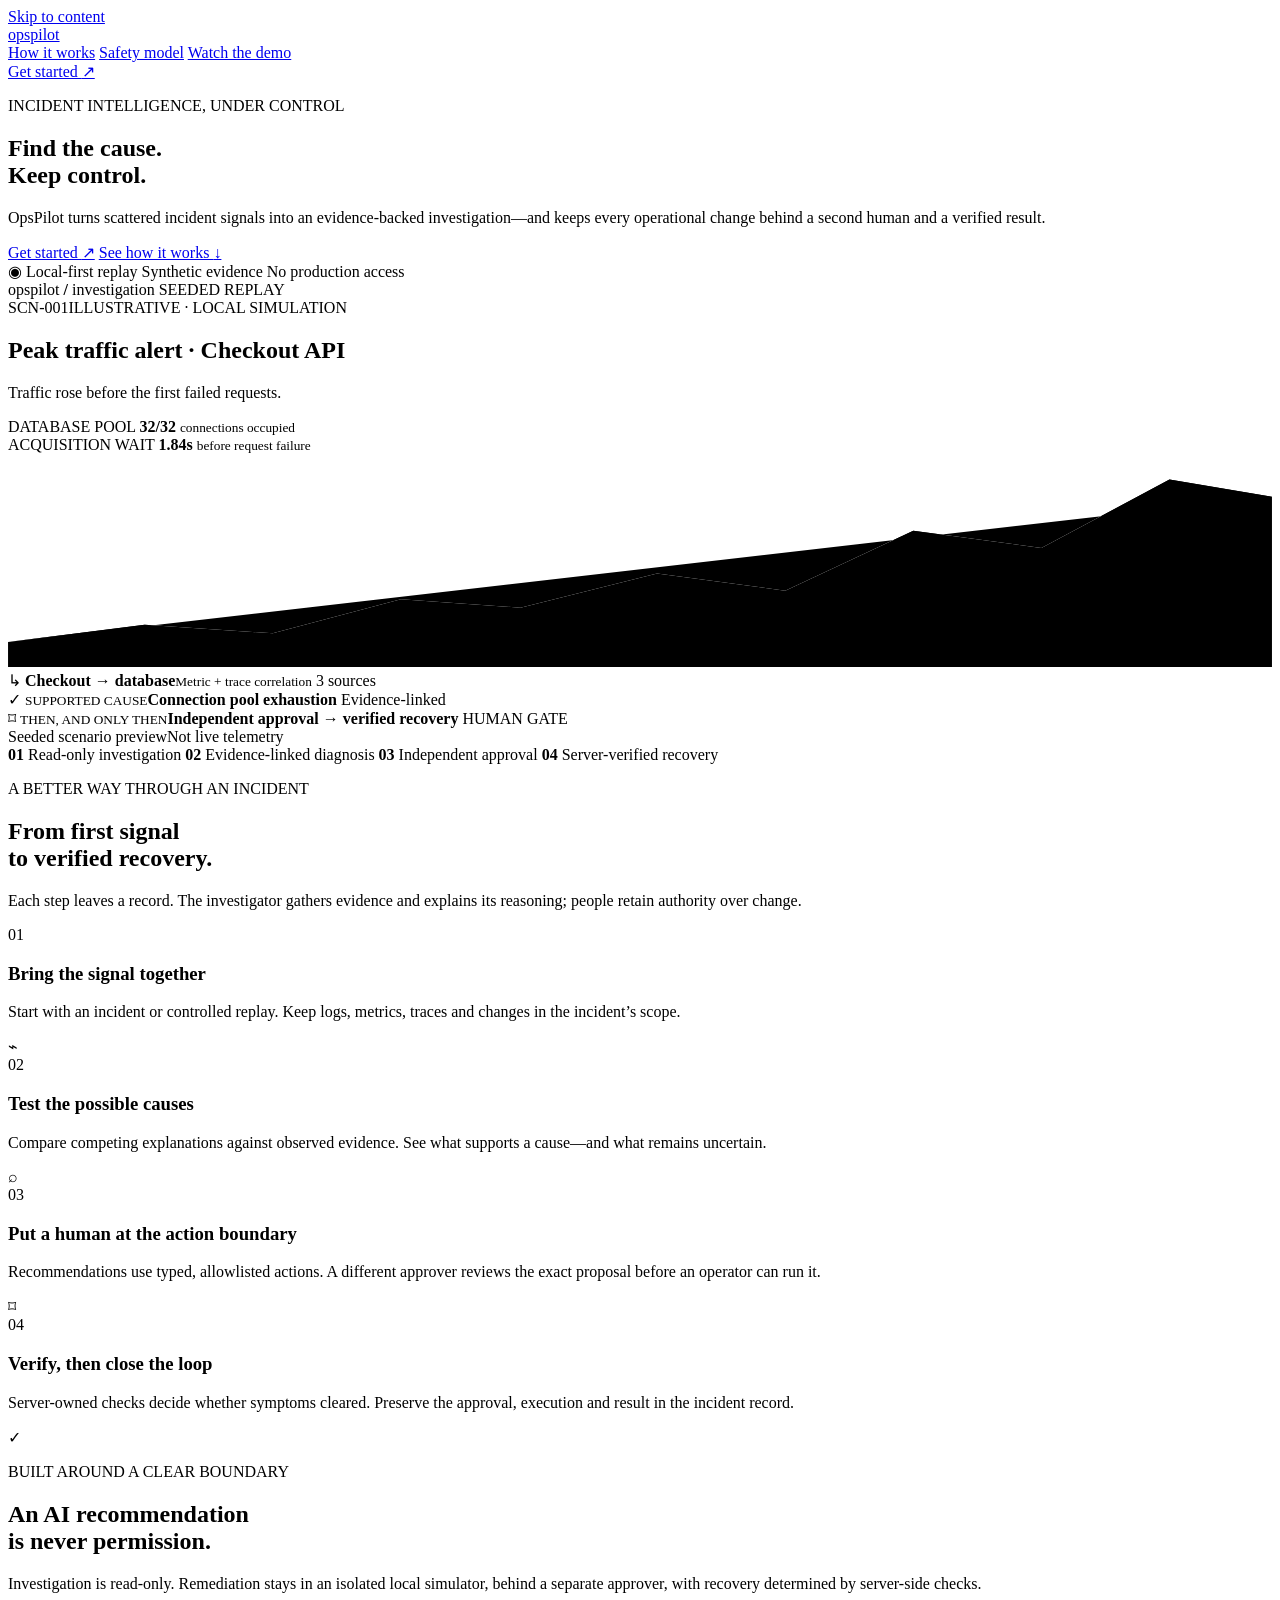
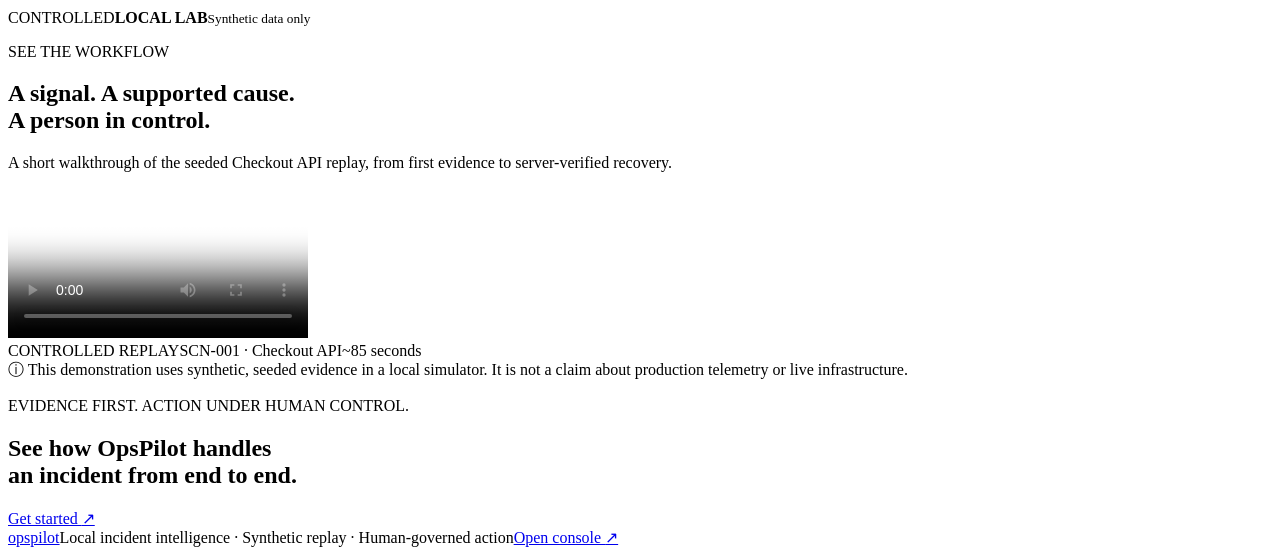
==== web/intro.html @ 3dbda14a "Snapshot OpsPilot before engineering audit" ====
<!doctype html>
<html lang="en">
<head>
  <meta charset="utf-8">
  <meta name="viewport" content="width=device-width, initial-scale=1">
  <meta name="theme-color" content="#f6f8f6">
  <meta name="description" content="OpsPilot investigates incidents with scoped operational evidence and keeps every remediation behind independent human approval and server verification.">
  <title>OpsPilot — Find the cause. Keep control.</title>
  <link rel="icon" href="/favicon.svg" type="image/svg+xml">
  <link rel="stylesheet" href="/intro.css">
</head>
<body>
  <a class="skip-link" href="#main">Skip to content</a>
  <header class="site-header">
    <a class="brand" href="/" aria-label="OpsPilot introduction">
      <span class="brand-mark" aria-hidden="true"><span></span><span></span><span></span></span>
      <span>opspilot</span>
    </a>
    <nav class="site-nav" aria-label="Introduction">
      <a href="#workflow">How it works</a>
      <a href="#safety">Safety model</a>
      <a href="#demo">Watch the demo</a>
    </nav>
    <a class="button button-small" href="/console">Get started <span aria-hidden="true">↗</span></a>
  </header>

  <main id="main">
    <section class="hero wrap" aria-labelledby="hero-title">
      <div class="hero-copy">
        <p class="eyebrow"><span class="eyebrow-mark" aria-hidden="true"></span> INCIDENT INTELLIGENCE, UNDER CONTROL</p>
        <h1 id="hero-title">Find the cause.<br><span>Keep control.</span></h1>
        <p class="hero-lede">OpsPilot turns scattered incident signals into an evidence-backed investigation—and keeps every operational change behind a second human and a verified result.</p>
        <div class="hero-actions">
          <a class="button" href="/console">Get started <span aria-hidden="true">↗</span></a>
          <a class="button-quiet" href="#workflow">See how it works <span aria-hidden="true">↓</span></a>
        </div>
        <div class="hero-boundary"><span aria-hidden="true">◉</span> Local-first replay <i></i> Synthetic evidence <i></i> No production access</div>
      </div>

      <aside class="incident-preview" aria-label="Illustrative preview of a seeded local incident">
        <div class="preview-chrome">
          <span class="preview-lights" aria-hidden="true"><i></i><i></i><i></i></span>
          <span class="preview-route">opspilot <b>/</b> investigation</span>
          <span class="preview-mode"><i aria-hidden="true"></i> SEEDED REPLAY</span>
        </div>
        <div class="preview-body">
          <div class="preview-kicker"><span>SCN-001</span><span>ILLUSTRATIVE · LOCAL SIMULATION</span></div>
          <h2>Peak traffic alert <span>· Checkout API</span></h2>
          <p class="preview-summary">Traffic rose before the first failed requests.</p>

          <div class="signal-grid" aria-label="Seeded case evidence: all 32 database connections were occupied, with an acquisition wait of 1.84 seconds">
            <div class="signal-card">
              <span class="signal-label">DATABASE POOL</span>
              <strong>32<span>/32</span></strong>
              <small>connections occupied</small>
              <div class="signal-meter" aria-hidden="true"><i></i></div>
            </div>
            <div class="signal-card signal-wait">
              <span class="signal-label">ACQUISITION WAIT</span>
              <strong>1.84<span>s</span></strong>
              <small>before request failure</small>
              <svg class="signal-chart" viewBox="0 0 148 25" role="img" aria-label="Illustrative rising latency trace">
                <path class="chart-fill" d="M0 22 16 20 31 21 46 17 60 18 76 14 91 16 106 9 121 11 136 3 148 5V25H0Z"/>
                <path class="chart-line" d="m0 22 16-2 15 1 15-4 14 1 16-4 15 2 15-7 15 2 15-8 12 2"/>
              </svg>
            </div>
          </div>

          <div class="evidence-row">
            <span class="evidence-icon" aria-hidden="true">↳</span>
            <span><strong>Checkout → database</strong><small>Metric + trace correlation</small></span>
            <span class="evidence-count">3 sources</span>
          </div>
          <div class="cause-row">
            <span class="cause-check" aria-hidden="true">✓</span>
            <span><small>SUPPORTED CAUSE</small><strong>Connection pool exhaustion</strong></span>
            <span class="cause-score">Evidence-linked</span>
          </div>
          <div class="approval-row">
            <span class="approval-lock" aria-hidden="true">⌑</span>
            <span><small>THEN, AND ONLY THEN</small><strong>Independent approval → verified recovery</strong></span>
            <span class="approval-state">HUMAN GATE</span>
          </div>
        </div>
        <div class="preview-foot"><span>Seeded scenario preview</span><span>Not live telemetry</span></div>
      </aside>
    </section>

    <section class="trust-strip" aria-label="OpsPilot operating principles">
      <div class="wrap trust-items">
        <span><b aria-hidden="true">01</b> Read-only investigation</span>
        <span><b aria-hidden="true">02</b> Evidence-linked diagnosis</span>
        <span><b aria-hidden="true">03</b> Independent approval</span>
        <span><b aria-hidden="true">04</b> Server-verified recovery</span>
      </div>
    </section>

    <section class="workflow-section wrap" id="workflow" aria-labelledby="workflow-title">
      <div class="section-intro">
        <p class="eyebrow">A BETTER WAY THROUGH AN INCIDENT</p>
        <h2 id="workflow-title">From first signal<br>to verified recovery.</h2>
        <p>Each step leaves a record. The investigator gathers evidence and explains its reasoning; people retain authority over change.</p>
      </div>
      <div class="workflow-list">
        <article class="workflow-step">
          <span class="step-index">01</span><div><h3>Bring the signal together</h3><p>Start with an incident or controlled replay. Keep logs, metrics, traces and changes in the incident’s scope.</p></div><span class="step-symbol" aria-hidden="true">⌁</span>
        </article>
        <article class="workflow-step">
          <span class="step-index">02</span><div><h3>Test the possible causes</h3><p>Compare competing explanations against observed evidence. See what supports a cause—and what remains uncertain.</p></div><span class="step-symbol" aria-hidden="true">⌕</span>
        </article>
        <article class="workflow-step workflow-gated">
          <span class="step-index">03</span><div><h3>Put a human at the action boundary</h3><p>Recommendations use typed, allowlisted actions. A different approver reviews the exact proposal before an operator can run it.</p></div><span class="step-symbol" aria-hidden="true">⌑</span>
        </article>
        <article class="workflow-step">
          <span class="step-index">04</span><div><h3>Verify, then close the loop</h3><p>Server-owned checks decide whether symptoms cleared. Preserve the approval, execution and result in the incident record.</p></div><span class="step-symbol" aria-hidden="true">✓</span>
        </article>
      </div>
    </section>

    <section class="safety-band" id="safety" aria-labelledby="safety-title">
      <div class="wrap safety-content">
        <div class="safety-mark" aria-hidden="true"><span></span><span></span></div>
        <div><p class="eyebrow">BUILT AROUND A CLEAR BOUNDARY</p><h2 id="safety-title">An AI recommendation<br>is never permission.</h2><p>Investigation is read-only. Remediation stays in an isolated local simulator, behind a separate approver, with recovery determined by server-side checks.</p></div>
        <div class="safety-stamp"><span>CONTROLLED</span><strong>LOCAL LAB</strong><small>Synthetic data only</small></div>
      </div>
    </section>

    <section class="demo-section wrap" id="demo" aria-labelledby="demo-title">
      <div class="demo-heading"><div><p class="eyebrow">SEE THE WORKFLOW</p><h2 id="demo-title">A signal. A supported cause.<br>A person in control.</h2></div><p>A short walkthrough of the seeded Checkout API replay, from first evidence to server-verified recovery.</p></div>
      <div class="video-frame">
        <video controls preload="metadata" poster="/demo-poster.svg" aria-label="OpsPilot product walkthrough with captions">
          <source src="/demo.webm" type="video/webm">
          <track kind="captions" src="/demo-captions.vtt" srclang="en" label="English" default>
          Your browser does not support WebM playback. <a href="/demo.webm">Download the OpsPilot demo video</a>.
        </video>
        <div class="video-caption"><span><i aria-hidden="true"></i> CONTROLLED REPLAY</span><span>SCN-001 · Checkout API</span><span>~85 seconds</span></div>
      </div>
      <div class="demo-note"><span aria-hidden="true">ⓘ</span> This demonstration uses synthetic, seeded evidence in a local simulator. It is not a claim about production telemetry or live infrastructure.</div>
    </section>

    <section class="closing wrap" aria-labelledby="closing-title">
      <p class="eyebrow">EVIDENCE FIRST. ACTION UNDER HUMAN CONTROL.</p>
      <h2 id="closing-title">See how OpsPilot handles<br>an incident from end to end.</h2>
      <a class="button" href="/console">Get started <span aria-hidden="true">↗</span></a>
    </section>
  </main>

  <footer class="site-footer"><div class="wrap footer-content"><a class="brand brand-footer" href="/" aria-label="OpsPilot home"><span class="brand-mark" aria-hidden="true"><span></span><span></span><span></span></span><span>opspilot</span></a><span>Local incident intelligence · Synthetic replay · Human-governed action</span><a href="/console">Open console <span aria-hidden="true">↗</span></a></div></footer>
</body>
</html>
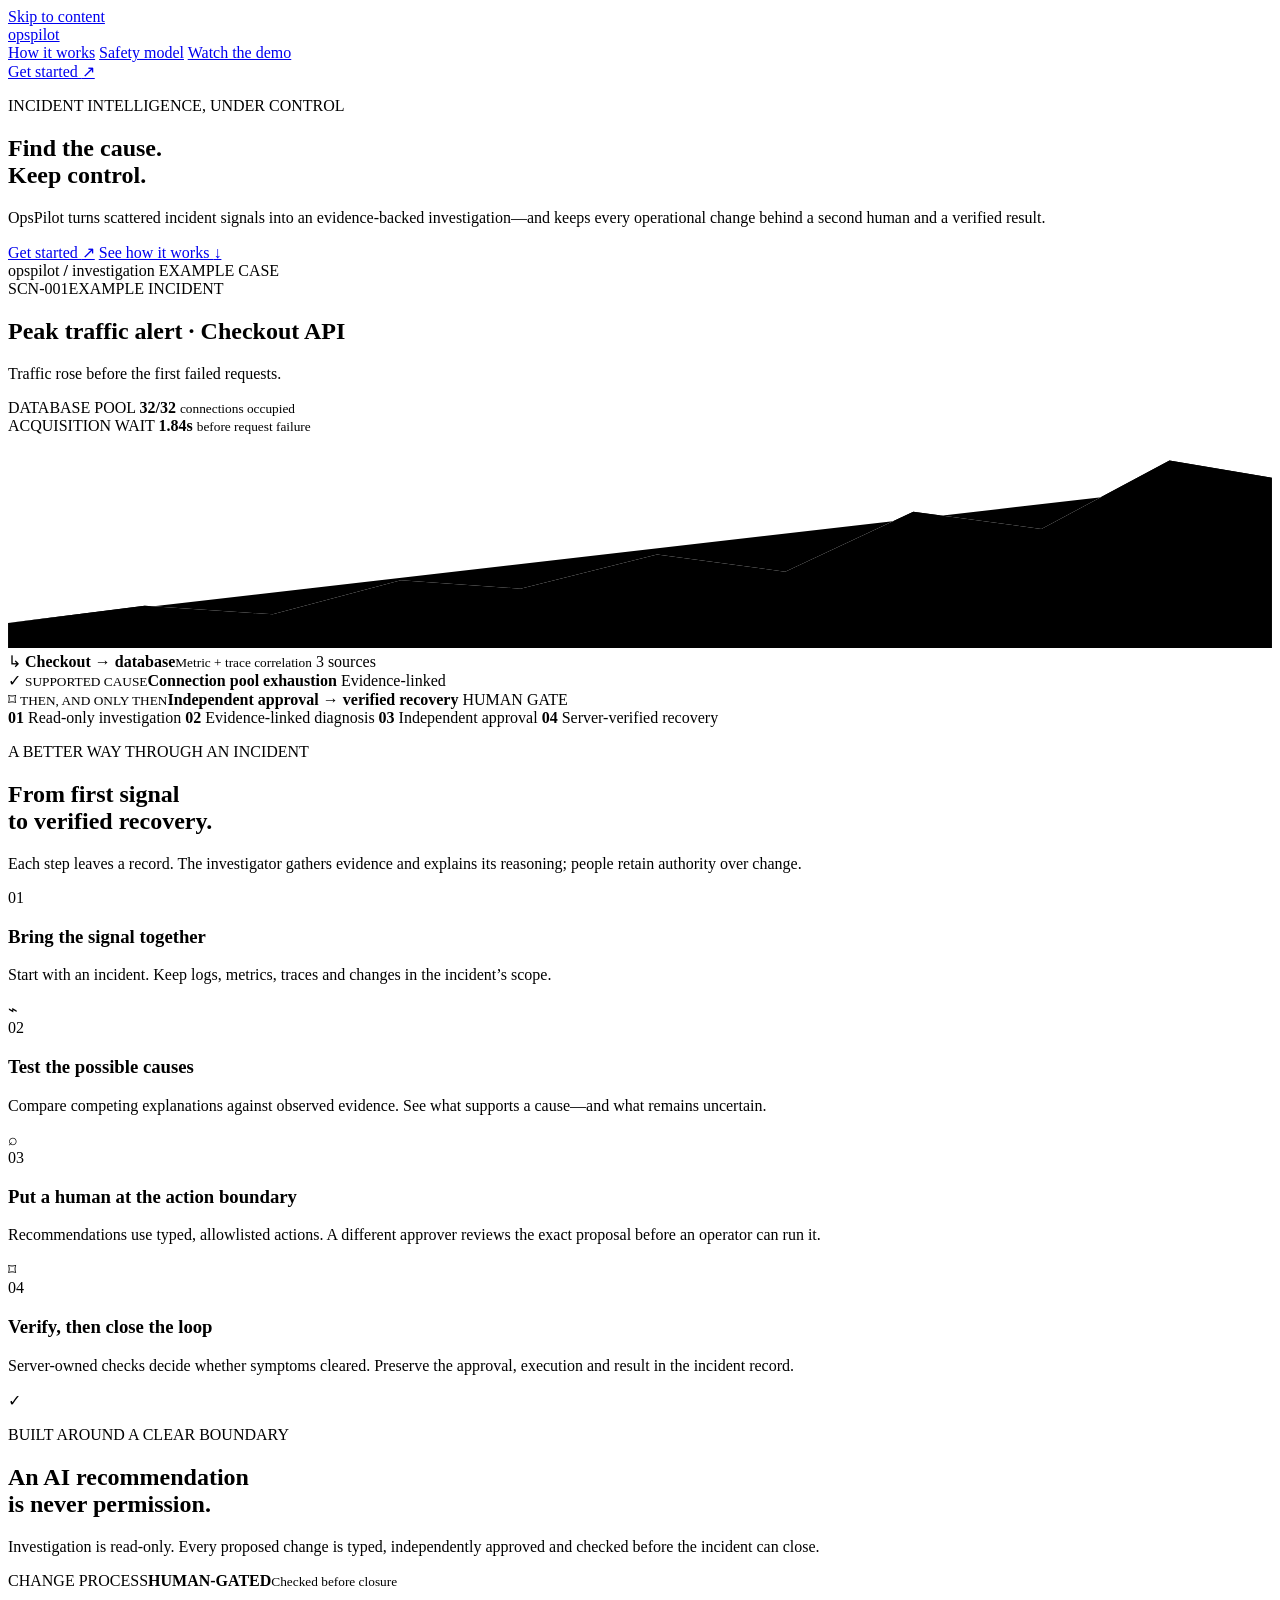
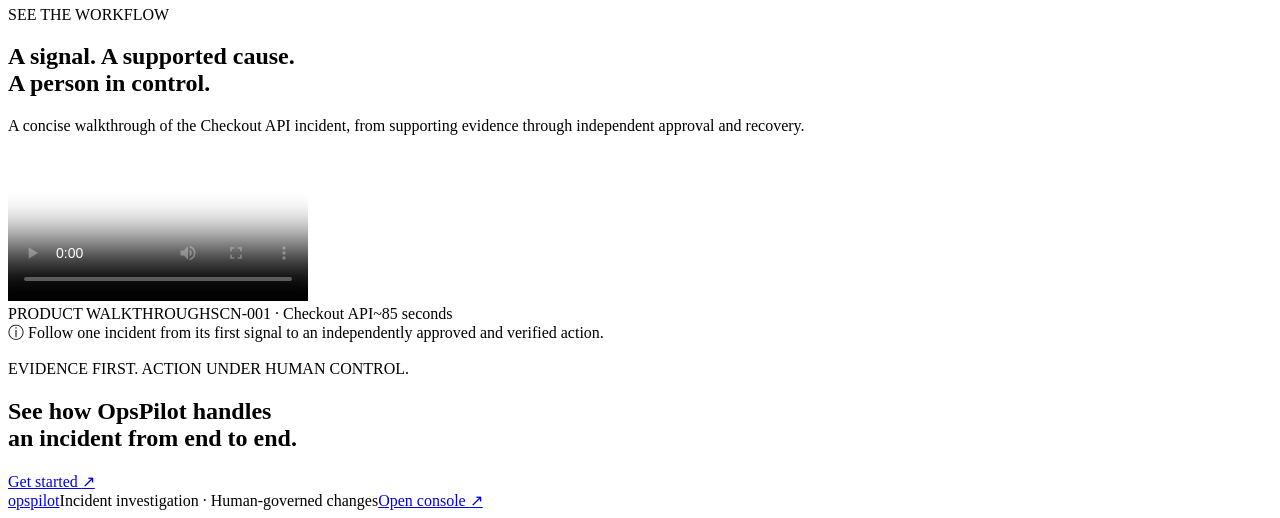
==== commit 03b39eb1: "Prepare OpsPilot for public release" ====
--- a/web/intro.html
+++ b/web/intro.html
@@ -34,21 +34,20 @@
           <a class="button" href="/console">Get started <span aria-hidden="true">↗</span></a>
           <a class="button-quiet" href="#workflow">See how it works <span aria-hidden="true">↓</span></a>
         </div>
-        <div class="hero-boundary"><span aria-hidden="true">◉</span> Local-first replay <i></i> Synthetic evidence <i></i> No production access</div>
       </div>
 
-      <aside class="incident-preview" aria-label="Illustrative preview of a seeded local incident">
+      <aside class="incident-preview" aria-label="Example incident preview">
         <div class="preview-chrome">
           <span class="preview-lights" aria-hidden="true"><i></i><i></i><i></i></span>
           <span class="preview-route">opspilot <b>/</b> investigation</span>
-          <span class="preview-mode"><i aria-hidden="true"></i> SEEDED REPLAY</span>
+          <span class="preview-mode"><i aria-hidden="true"></i> EXAMPLE CASE</span>
         </div>
         <div class="preview-body">
-          <div class="preview-kicker"><span>SCN-001</span><span>ILLUSTRATIVE · LOCAL SIMULATION</span></div>
+          <div class="preview-kicker"><span>SCN-001</span><span>EXAMPLE INCIDENT</span></div>
           <h2>Peak traffic alert <span>· Checkout API</span></h2>
           <p class="preview-summary">Traffic rose before the first failed requests.</p>
 
-          <div class="signal-grid" aria-label="Seeded case evidence: all 32 database connections were occupied, with an acquisition wait of 1.84 seconds">
+          <div class="signal-grid" aria-label="Example incident evidence: all 32 database connections were occupied, with an acquisition wait of 1.84 seconds">
             <div class="signal-card">
               <span class="signal-label">DATABASE POOL</span>
               <strong>32<span>/32</span></strong>
@@ -82,7 +81,6 @@
             <span class="approval-state">HUMAN GATE</span>
           </div>
         </div>
-        <div class="preview-foot"><span>Seeded scenario preview</span><span>Not live telemetry</span></div>
       </aside>
     </section>
 
@@ -103,7 +101,7 @@
       </div>
       <div class="workflow-list">
         <article class="workflow-step">
-          <span class="step-index">01</span><div><h3>Bring the signal together</h3><p>Start with an incident or controlled replay. Keep logs, metrics, traces and changes in the incident’s scope.</p></div><span class="step-symbol" aria-hidden="true">⌁</span>
+          <span class="step-index">01</span><div><h3>Bring the signal together</h3><p>Start with an incident. Keep logs, metrics, traces and changes in the incident’s scope.</p></div><span class="step-symbol" aria-hidden="true">⌁</span>
         </article>
         <article class="workflow-step">
           <span class="step-index">02</span><div><h3>Test the possible causes</h3><p>Compare competing explanations against observed evidence. See what supports a cause—and what remains uncertain.</p></div><span class="step-symbol" aria-hidden="true">⌕</span>
@@ -120,22 +118,22 @@
     <section class="safety-band" id="safety" aria-labelledby="safety-title">
       <div class="wrap safety-content">
         <div class="safety-mark" aria-hidden="true"><span></span><span></span></div>
-        <div><p class="eyebrow">BUILT AROUND A CLEAR BOUNDARY</p><h2 id="safety-title">An AI recommendation<br>is never permission.</h2><p>Investigation is read-only. Remediation stays in an isolated local simulator, behind a separate approver, with recovery determined by server-side checks.</p></div>
-        <div class="safety-stamp"><span>CONTROLLED</span><strong>LOCAL LAB</strong><small>Synthetic data only</small></div>
+        <div><p class="eyebrow">BUILT AROUND A CLEAR BOUNDARY</p><h2 id="safety-title">An AI recommendation<br>is never permission.</h2><p>Investigation is read-only. Every proposed change is typed, independently approved and checked before the incident can close.</p></div>
+        <div class="safety-stamp"><span>CHANGE PROCESS</span><strong>HUMAN-GATED</strong><small>Checked before closure</small></div>
       </div>
     </section>
 
     <section class="demo-section wrap" id="demo" aria-labelledby="demo-title">
-      <div class="demo-heading"><div><p class="eyebrow">SEE THE WORKFLOW</p><h2 id="demo-title">A signal. A supported cause.<br>A person in control.</h2></div><p>A short walkthrough of the seeded Checkout API replay, from first evidence to server-verified recovery.</p></div>
+      <div class="demo-heading"><div><p class="eyebrow">SEE THE WORKFLOW</p><h2 id="demo-title">A signal. A supported cause.<br>A person in control.</h2></div><p>A concise walkthrough of the Checkout API incident, from supporting evidence through independent approval and recovery.</p></div>
       <div class="video-frame">
         <video controls preload="metadata" poster="/demo-poster.svg" aria-label="OpsPilot product walkthrough with captions">
           <source src="/demo.webm" type="video/webm">
           <track kind="captions" src="/demo-captions.vtt" srclang="en" label="English" default>
           Your browser does not support WebM playback. <a href="/demo.webm">Download the OpsPilot demo video</a>.
         </video>
-        <div class="video-caption"><span><i aria-hidden="true"></i> CONTROLLED REPLAY</span><span>SCN-001 · Checkout API</span><span>~85 seconds</span></div>
+        <div class="video-caption"><span><i aria-hidden="true"></i> PRODUCT WALKTHROUGH</span><span>SCN-001 · Checkout API</span><span>~85 seconds</span></div>
       </div>
-      <div class="demo-note"><span aria-hidden="true">ⓘ</span> This demonstration uses synthetic, seeded evidence in a local simulator. It is not a claim about production telemetry or live infrastructure.</div>
+      <div class="demo-note"><span aria-hidden="true">ⓘ</span> Follow one incident from its first signal to an independently approved and verified action.</div>
     </section>
 
     <section class="closing wrap" aria-labelledby="closing-title">
@@ -145,6 +143,6 @@
     </section>
   </main>
 
-  <footer class="site-footer"><div class="wrap footer-content"><a class="brand brand-footer" href="/" aria-label="OpsPilot home"><span class="brand-mark" aria-hidden="true"><span></span><span></span><span></span></span><span>opspilot</span></a><span>Local incident intelligence · Synthetic replay · Human-governed action</span><a href="/console">Open console <span aria-hidden="true">↗</span></a></div></footer>
+  <footer class="site-footer"><div class="wrap footer-content"><a class="brand brand-footer" href="/" aria-label="OpsPilot home"><span class="brand-mark" aria-hidden="true"><span></span><span></span><span></span></span><span>opspilot</span></a><span>Incident investigation · Human-governed changes</span><a href="/console">Open console <span aria-hidden="true">↗</span></a></div></footer>
 </body>
 </html>
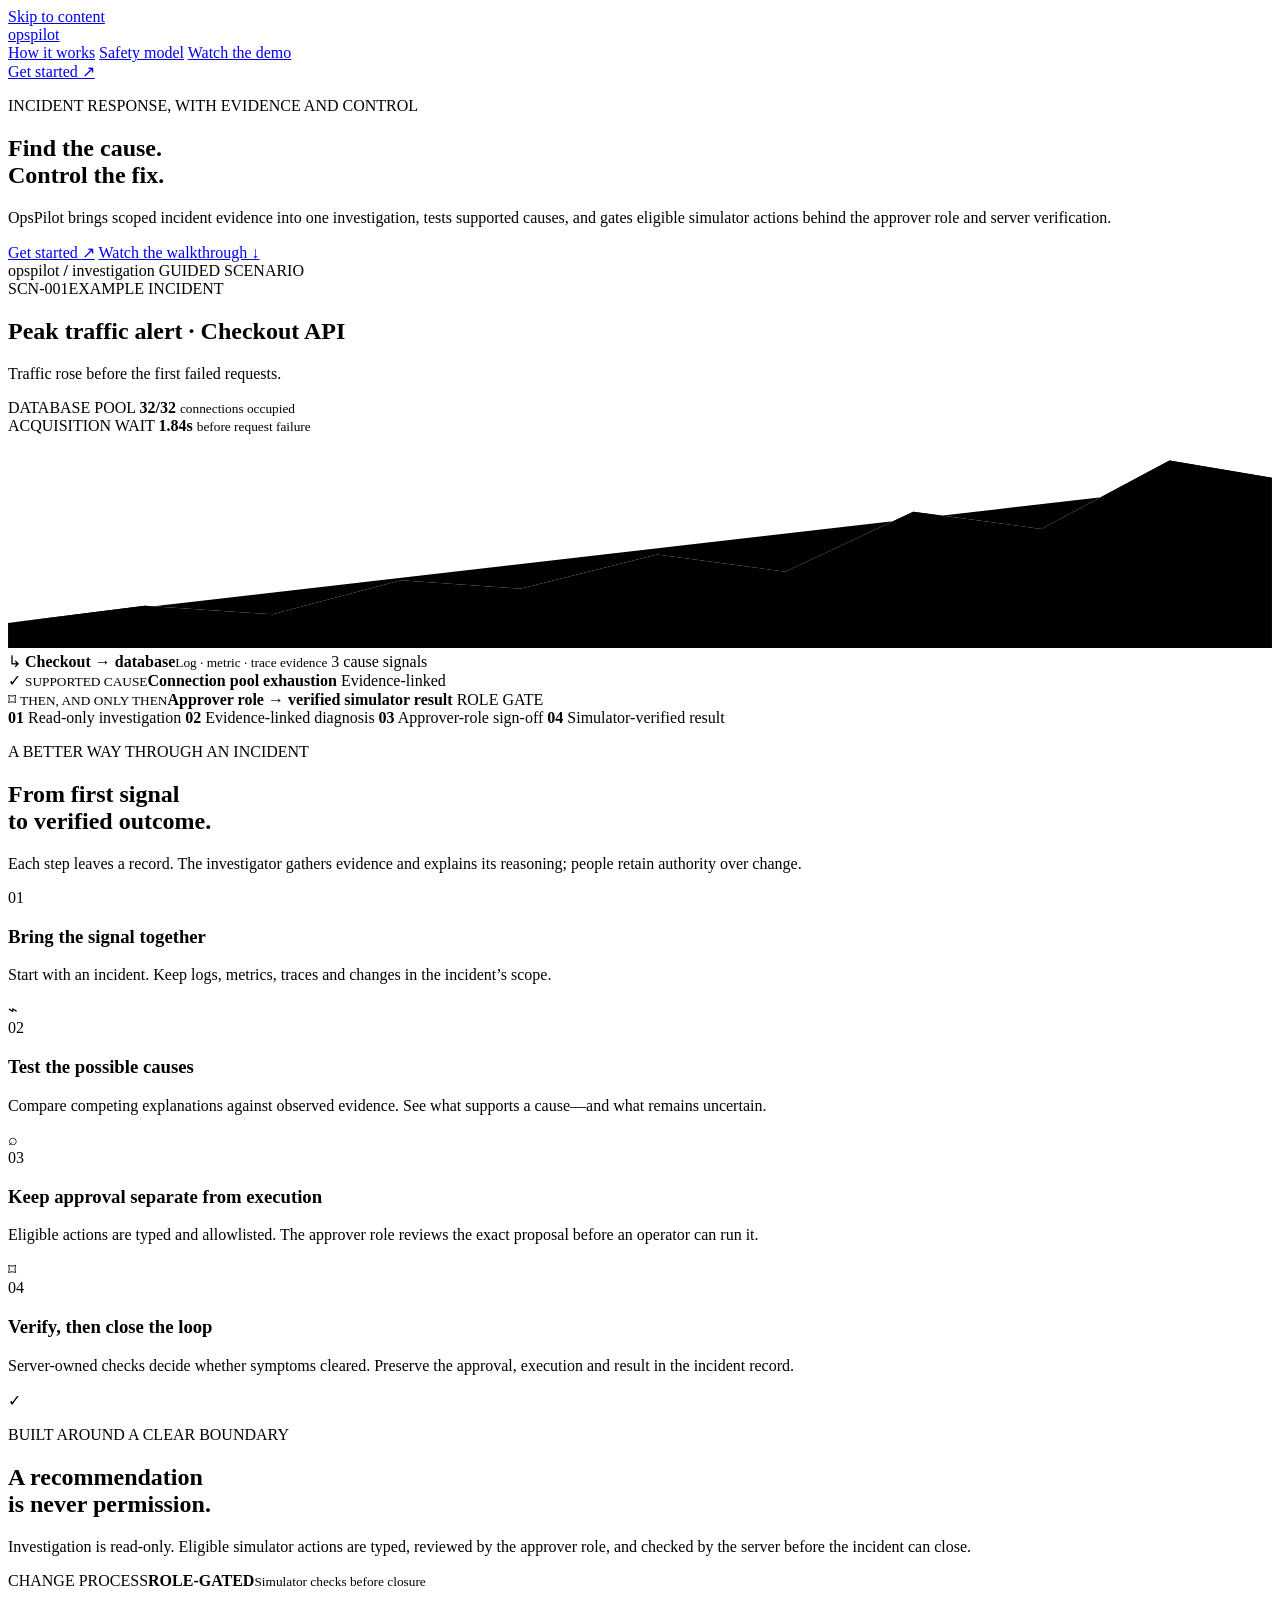
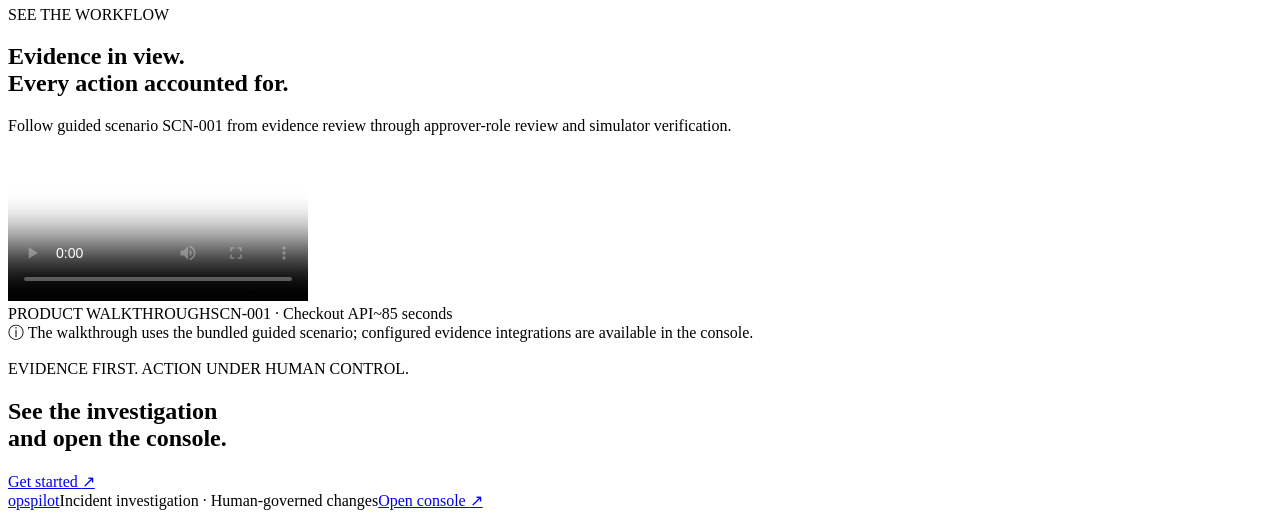
==== commit 5644eee3: "Correct OpsPilot walkthrough and role claims" ====
--- a/web/intro.html
+++ b/web/intro.html
@@ -4,8 +4,8 @@
   <meta charset="utf-8">
   <meta name="viewport" content="width=device-width, initial-scale=1">
   <meta name="theme-color" content="#f6f8f6">
-  <meta name="description" content="OpsPilot investigates incidents with scoped operational evidence and keeps every remediation behind independent human approval and server verification.">
-  <title>OpsPilot — Find the cause. Keep control.</title>
+  <meta name="description" content="OpsPilot investigates incidents with scoped evidence and gates eligible simulator actions behind an approver role and server verification.">
+  <title>OpsPilot — Find the cause. Control the fix.</title>
   <link rel="icon" href="/favicon.svg" type="image/svg+xml">
   <link rel="stylesheet" href="/intro.css">
 </head>
@@ -27,12 +27,12 @@
   <main id="main">
     <section class="hero wrap" aria-labelledby="hero-title">
       <div class="hero-copy">
-        <p class="eyebrow"><span class="eyebrow-mark" aria-hidden="true"></span> INCIDENT INTELLIGENCE, UNDER CONTROL</p>
-        <h1 id="hero-title">Find the cause.<br><span>Keep control.</span></h1>
-        <p class="hero-lede">OpsPilot turns scattered incident signals into an evidence-backed investigation—and keeps every operational change behind a second human and a verified result.</p>
+        <p class="eyebrow"><span class="eyebrow-mark" aria-hidden="true"></span> INCIDENT RESPONSE, WITH EVIDENCE AND CONTROL</p>
+        <h1 id="hero-title">Find the cause.<br><span>Control the fix.</span></h1>
+        <p class="hero-lede">OpsPilot brings scoped incident evidence into one investigation, tests supported causes, and gates eligible simulator actions behind the approver role and server verification.</p>
         <div class="hero-actions">
           <a class="button" href="/console">Get started <span aria-hidden="true">↗</span></a>
-          <a class="button-quiet" href="#workflow">See how it works <span aria-hidden="true">↓</span></a>
+          <a class="button-quiet" href="#demo">Watch the walkthrough <span aria-hidden="true">↓</span></a>
         </div>
       </div>
 
@@ -40,7 +40,7 @@
         <div class="preview-chrome">
           <span class="preview-lights" aria-hidden="true"><i></i><i></i><i></i></span>
           <span class="preview-route">opspilot <b>/</b> investigation</span>
-          <span class="preview-mode"><i aria-hidden="true"></i> EXAMPLE CASE</span>
+          <span class="preview-mode"><i aria-hidden="true"></i> GUIDED SCENARIO</span>
         </div>
         <div class="preview-body">
           <div class="preview-kicker"><span>SCN-001</span><span>EXAMPLE INCIDENT</span></div>
@@ -67,8 +67,8 @@
 
           <div class="evidence-row">
             <span class="evidence-icon" aria-hidden="true">↳</span>
-            <span><strong>Checkout → database</strong><small>Metric + trace correlation</small></span>
-            <span class="evidence-count">3 sources</span>
+            <span><strong>Checkout → database</strong><small>Log · metric · trace evidence</small></span>
+            <span class="evidence-count">3 cause signals</span>
           </div>
           <div class="cause-row">
             <span class="cause-check" aria-hidden="true">✓</span>
@@ -77,8 +77,8 @@
           </div>
           <div class="approval-row">
             <span class="approval-lock" aria-hidden="true">⌑</span>
-            <span><small>THEN, AND ONLY THEN</small><strong>Independent approval → verified recovery</strong></span>
-            <span class="approval-state">HUMAN GATE</span>
+            <span><small>THEN, AND ONLY THEN</small><strong>Approver role → verified simulator result</strong></span>
+            <span class="approval-state">ROLE GATE</span>
           </div>
         </div>
       </aside>
@@ -88,15 +88,15 @@
       <div class="wrap trust-items">
         <span><b aria-hidden="true">01</b> Read-only investigation</span>
         <span><b aria-hidden="true">02</b> Evidence-linked diagnosis</span>
-        <span><b aria-hidden="true">03</b> Independent approval</span>
-        <span><b aria-hidden="true">04</b> Server-verified recovery</span>
+        <span><b aria-hidden="true">03</b> Approver-role sign-off</span>
+        <span><b aria-hidden="true">04</b> Simulator-verified result</span>
       </div>
     </section>
 
     <section class="workflow-section wrap" id="workflow" aria-labelledby="workflow-title">
       <div class="section-intro">
         <p class="eyebrow">A BETTER WAY THROUGH AN INCIDENT</p>
-        <h2 id="workflow-title">From first signal<br>to verified recovery.</h2>
+        <h2 id="workflow-title">From first signal<br>to verified outcome.</h2>
         <p>Each step leaves a record. The investigator gathers evidence and explains its reasoning; people retain authority over change.</p>
       </div>
       <div class="workflow-list">
@@ -107,7 +107,7 @@
           <span class="step-index">02</span><div><h3>Test the possible causes</h3><p>Compare competing explanations against observed evidence. See what supports a cause—and what remains uncertain.</p></div><span class="step-symbol" aria-hidden="true">⌕</span>
         </article>
         <article class="workflow-step workflow-gated">
-          <span class="step-index">03</span><div><h3>Put a human at the action boundary</h3><p>Recommendations use typed, allowlisted actions. A different approver reviews the exact proposal before an operator can run it.</p></div><span class="step-symbol" aria-hidden="true">⌑</span>
+          <span class="step-index">03</span><div><h3>Keep approval separate from execution</h3><p>Eligible actions are typed and allowlisted. The approver role reviews the exact proposal before an operator can run it.</p></div><span class="step-symbol" aria-hidden="true">⌑</span>
         </article>
         <article class="workflow-step">
           <span class="step-index">04</span><div><h3>Verify, then close the loop</h3><p>Server-owned checks decide whether symptoms cleared. Preserve the approval, execution and result in the incident record.</p></div><span class="step-symbol" aria-hidden="true">✓</span>
@@ -118,13 +118,13 @@
     <section class="safety-band" id="safety" aria-labelledby="safety-title">
       <div class="wrap safety-content">
         <div class="safety-mark" aria-hidden="true"><span></span><span></span></div>
-        <div><p class="eyebrow">BUILT AROUND A CLEAR BOUNDARY</p><h2 id="safety-title">An AI recommendation<br>is never permission.</h2><p>Investigation is read-only. Every proposed change is typed, independently approved and checked before the incident can close.</p></div>
-        <div class="safety-stamp"><span>CHANGE PROCESS</span><strong>HUMAN-GATED</strong><small>Checked before closure</small></div>
+        <div><p class="eyebrow">BUILT AROUND A CLEAR BOUNDARY</p><h2 id="safety-title">A recommendation<br>is never permission.</h2><p>Investigation is read-only. Eligible simulator actions are typed, reviewed by the approver role, and checked by the server before the incident can close.</p></div>
+        <div class="safety-stamp"><span>CHANGE PROCESS</span><strong>ROLE-GATED</strong><small>Simulator checks before closure</small></div>
       </div>
     </section>
 
     <section class="demo-section wrap" id="demo" aria-labelledby="demo-title">
-      <div class="demo-heading"><div><p class="eyebrow">SEE THE WORKFLOW</p><h2 id="demo-title">A signal. A supported cause.<br>A person in control.</h2></div><p>A concise walkthrough of the Checkout API incident, from supporting evidence through independent approval and recovery.</p></div>
+      <div class="demo-heading"><div><p class="eyebrow">SEE THE WORKFLOW</p><h2 id="demo-title">Evidence in view.<br>Every action accounted for.</h2></div><p>Follow guided scenario SCN-001 from evidence review through approver-role review and simulator verification.</p></div>
       <div class="video-frame">
         <video controls preload="metadata" poster="/demo-poster.svg" aria-label="OpsPilot product walkthrough with captions">
           <source src="/demo.webm" type="video/webm">
@@ -133,12 +133,12 @@
         </video>
         <div class="video-caption"><span><i aria-hidden="true"></i> PRODUCT WALKTHROUGH</span><span>SCN-001 · Checkout API</span><span>~85 seconds</span></div>
       </div>
-      <div class="demo-note"><span aria-hidden="true">ⓘ</span> Follow one incident from its first signal to an independently approved and verified action.</div>
+      <div class="demo-note"><span aria-hidden="true">ⓘ</span> The walkthrough uses the bundled guided scenario; configured evidence integrations are available in the console.</div>
     </section>
 
     <section class="closing wrap" aria-labelledby="closing-title">
       <p class="eyebrow">EVIDENCE FIRST. ACTION UNDER HUMAN CONTROL.</p>
-      <h2 id="closing-title">See how OpsPilot handles<br>an incident from end to end.</h2>
+      <h2 id="closing-title">See the investigation<br>and open the console.</h2>
       <a class="button" href="/console">Get started <span aria-hidden="true">↗</span></a>
     </section>
   </main>
